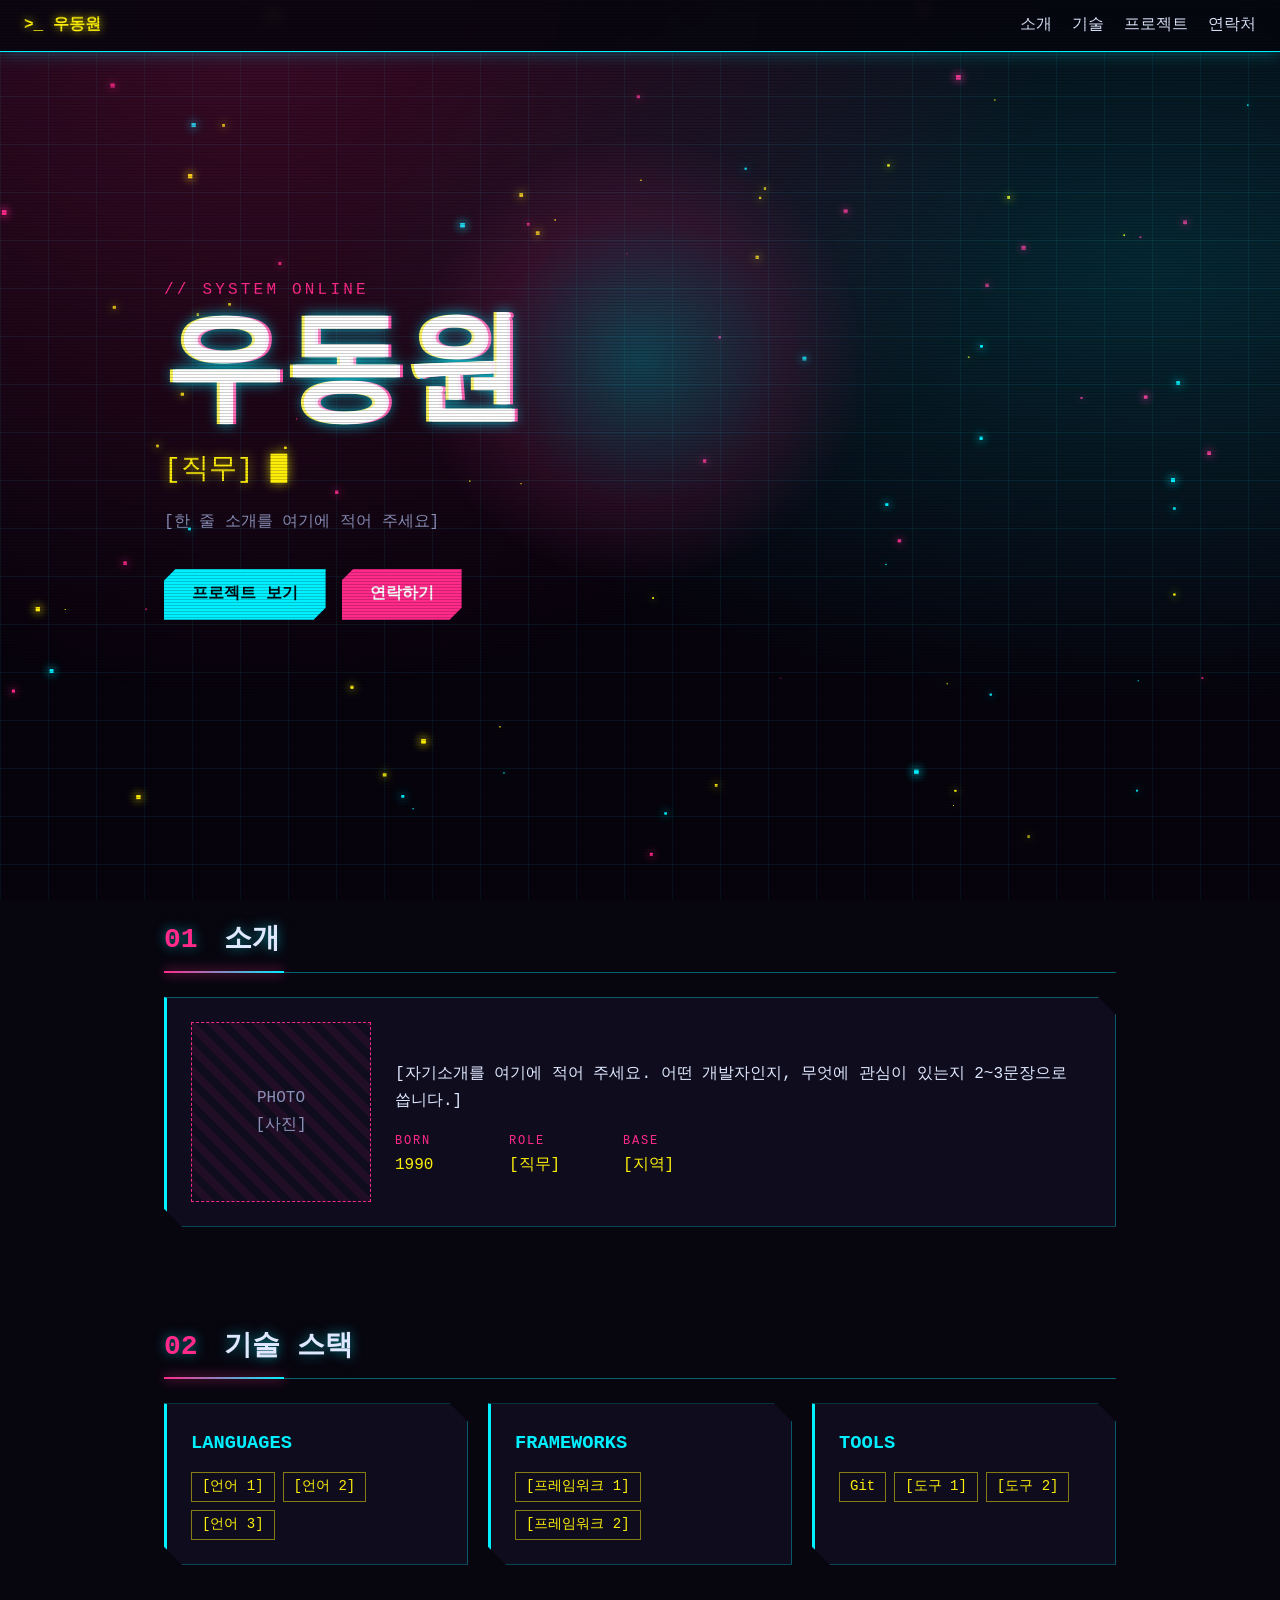
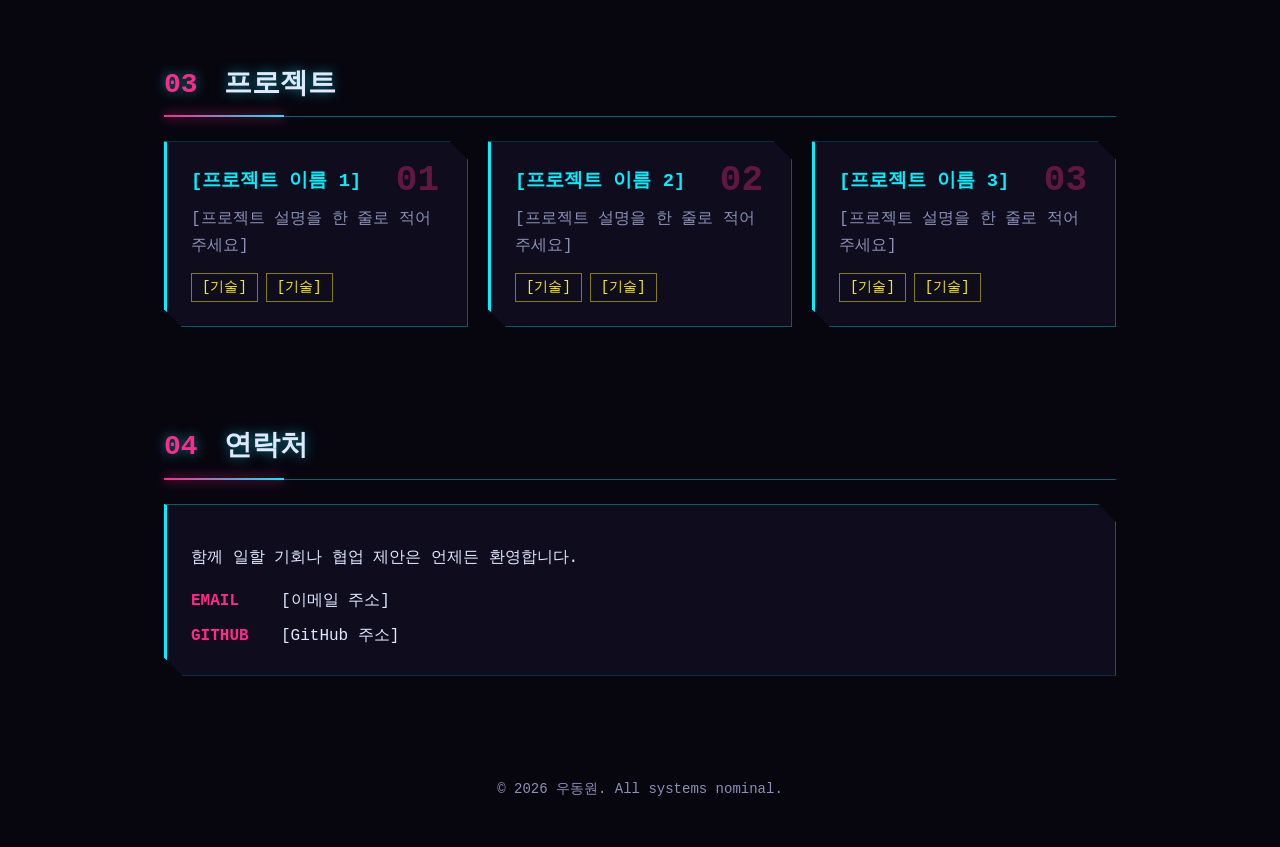
==== 02_1page/index.html @ 1e8ddb4a "Add cyberpunk one-page homepage and agent guidance docs Co-Authored-By: Claude Sonnet 5.5 <noreply@a" ====
<!doctype html>
<html lang="ko">
<head>
<meta charset="utf-8">
<meta name="viewport" content="width=device-width, initial-scale=1">
<title>우동원 | 개발자 포트폴리오</title>
<meta name="description" content="[한 줄 소개] - 개발자 우동원의 포트폴리오">
<meta property="og:title" content="우동원 | 개발자 포트폴리오">
<meta property="og:description" content="[한 줄 소개]">
<meta property="og:type" content="website">
<link rel="stylesheet" href="style.css">
</head>
<body>
<a class="skip" href="#about">본문으로 건너뛰기</a>
<canvas id="fx" aria-hidden="true"></canvas>
<div class="bg-grid" aria-hidden="true"></div>
<div class="glow" aria-hidden="true"></div>
<div class="scanlines" aria-hidden="true"></div>

<header class="nav">
  <a class="logo" href="#top">&gt;_ 우동원</a>
  <nav aria-label="주요 메뉴">
    <a href="#about">소개</a>
    <a href="#skills">기술</a>
    <a href="#projects">프로젝트</a>
    <a href="#contact">연락처</a>
  </nav>
</header>

<main id="top">
  <section class="hero">
    <p class="tag">// SYSTEM ONLINE</p>
    <h1 class="glitch" data-text="우동원">우동원</h1>
    <p class="role"><span id="typed" data-text="[직무]">[직무]</span> <span class="cursor" aria-hidden="true">█</span></p>
    <p class="lead">[한 줄 소개를 여기에 적어 주세요]</p>
    <div class="cta">
      <a class="btn" href="#projects">프로젝트 보기</a>
      <a class="btn alt" href="#contact">연락하기</a>
    </div>
  </section>

  <section id="about" class="block">
    <h2><span>01</span> 소개</h2>
    <div class="panel about">
      <div class="avatar" role="img" aria-label="프로필 사진 자리">PHOTO<br>[사진]</div>
      <div>
        <p>[자기소개를 여기에 적어 주세요. 어떤 개발자인지, 무엇에 관심이 있는지 2~3문장으로 씁니다.]</p>
        <dl class="facts">
          <div><dt>BORN</dt><dd>1990</dd></div>
          <div><dt>ROLE</dt><dd>[직무]</dd></div>
          <div><dt>BASE</dt><dd>[지역]</dd></div>
        </dl>
      </div>
    </div>
  </section>

  <section id="skills" class="block">
    <h2><span>02</span> 기술 스택</h2>
    <div id="skill-list" class="skills"></div>
  </section>

  <section id="projects" class="block">
    <h2><span>03</span> 프로젝트</h2>
    <div id="project-list" class="projects"></div>
  </section>

  <section id="contact" class="block">
    <h2><span>04</span> 연락처</h2>
    <div class="panel contact">
      <p>함께 일할 기회나 협업 제안은 언제든 환영합니다.</p>
      <ul id="contact-list"></ul>
    </div>
  </section>
</main>

<footer>
  <p>© <span id="year"></span> 우동원. All systems nominal.</p>
</footer>
<script src="script.js"></script>
</body>
</html>
---- 02_1page/style.css ----
:root {
  --bg: #07060f;
  --panel: #0e0c1d;
  --cyan: #00f0ff;
  --pink: #ff2a8a;
  --yellow: #fcee0a;
  --text: #dfe8ff;
  --dim: #8a90b8;
  --font: "Consolas", "D2Coding", "Malgun Gothic", ui-monospace, monospace;
}
* { box-sizing: border-box; }
html { scroll-behavior: smooth; scroll-padding-top: 72px; }
body {
  margin: 0;
  background: var(--bg);
  color: var(--text);
  font-family: var(--font);
  line-height: 1.7;
}
a { color: var(--cyan); }
.skip { position: absolute; left: -999px; }
.skip:focus { left: 8px; top: 8px; background: var(--yellow); color: #000; padding: 8px; z-index: 100; }
:focus-visible { outline: 2px solid var(--yellow); outline-offset: 3px; }

/* 배경 효과 */
.bg-grid {
  position: fixed; inset: 0; z-index: -2;
  background:
    radial-gradient(ellipse at 20% 0%, rgba(255, 42, 138, .22), transparent 55%),
    radial-gradient(ellipse at 90% 30%, rgba(0, 240, 255, .16), transparent 50%),
    linear-gradient(rgba(0, 240, 255, .07) 1px, transparent 1px) 0 0 / 48px 48px,
    linear-gradient(90deg, rgba(0, 240, 255, .07) 1px, transparent 1px) 0 0 / 48px 48px;
}
.scanlines {
  position: fixed; inset: 0; z-index: 50; pointer-events: none;
  background: repeating-linear-gradient(transparent 0 2px, rgba(0, 0, 0, .18) 2px 3px);
}

/* 내비게이션 */
.nav {
  position: sticky; top: 0; z-index: 40;
  display: flex; justify-content: space-between; align-items: center; gap: 12px; flex-wrap: wrap;
  padding: 12px 24px;
  background: rgba(7, 6, 15, .85);
  backdrop-filter: blur(6px);
  border-bottom: 1px solid var(--cyan);
  box-shadow: 0 0 18px rgba(0, 240, 255, .35);
}
.logo { color: var(--yellow); text-decoration: none; font-weight: 700; }
.nav nav { display: flex; gap: 20px; flex-wrap: wrap; }
.nav nav a { color: var(--text); text-decoration: none; }
.nav nav a:hover { color: var(--pink); text-shadow: 0 0 8px var(--pink); }

main { max-width: 1000px; margin: 0 auto; padding: 0 24px; }

/* 히어로 */
.hero { min-height: 88vh; display: flex; flex-direction: column; justify-content: center; }
.tag { color: var(--pink); letter-spacing: .2em; margin: 0; }
.hero h1 {
  font-size: clamp(48px, 12vw, 120px);
  line-height: 1.05;
  margin: 8px 0;
  color: var(--cyan);
  text-shadow: 0 0 14px rgba(0, 240, 255, .8);
}
.glitch { position: relative; }
.glitch::before, .glitch::after {
  content: attr(data-text);
  position: absolute; left: 0; top: 0; width: 100%;
  clip-path: inset(0 0 0 0);
}
.glitch::before { color: var(--pink); text-shadow: none; transform: translate(3px, 0); mix-blend-mode: screen; animation: glitch-a 3s infinite steps(1); }
.glitch::after { color: var(--yellow); text-shadow: none; transform: translate(-3px, 0); mix-blend-mode: screen; animation: glitch-b 3s infinite steps(1); }
@keyframes glitch-a {
  0%, 90%, 100% { clip-path: inset(0 0 100% 0); }
  92% { clip-path: inset(10% 0 60% 0); }
  95% { clip-path: inset(55% 0 20% 0); }
}
@keyframes glitch-b {
  0%, 88%, 100% { clip-path: inset(100% 0 0 0); }
  90% { clip-path: inset(40% 0 35% 0); }
  94% { clip-path: inset(5% 0 80% 0); }
}
.role { font-size: clamp(18px, 3vw, 28px); color: var(--yellow); margin: 0; }
.cursor { animation: blink 1s steps(1) infinite; }
@keyframes blink { 50% { opacity: 0; } }
.lead { max-width: 560px; color: var(--dim); }
.cta { display: flex; gap: 16px; flex-wrap: wrap; margin-top: 16px; }

.btn {
  display: inline-block;
  padding: 12px 28px;
  background: var(--cyan); color: #001014;
  font-weight: 700; text-decoration: none;
  clip-path: polygon(12px 0, 100% 0, 100% calc(100% - 12px), calc(100% - 12px) 100%, 0 100%, 0 12px);
  transition: filter .15s, transform .15s;
}
.btn:hover { filter: drop-shadow(0 0 10px var(--cyan)) brightness(1.15); transform: translateY(-2px); }
.btn.alt { background: var(--pink); color: #fff; }
.btn.alt:hover { filter: drop-shadow(0 0 10px var(--pink)) brightness(1.15); }

/* 섹션 */
.block { padding: 72px 0 24px; }
.block h2 {
  font-size: 28px; margin: 0 0 24px;
  color: var(--text);
  border-bottom: 1px solid rgba(0, 240, 255, .4);
  padding-bottom: 8px;
}
.block h2 span { color: var(--pink); margin-right: 10px; }

.panel {
  position: relative;
  background: var(--panel);
  border: 1px solid rgba(0, 240, 255, .35);
  border-left: 3px solid var(--cyan);
  padding: 24px;
  clip-path: polygon(0 0, calc(100% - 18px) 0, 100% 18px, 100% 100%, 18px 100%, 0 calc(100% - 18px));
}
.panel h3 { margin: 0 0 8px; color: var(--cyan); }

.about { display: grid; grid-template-columns: 180px 1fr; gap: 24px; align-items: center; }
.avatar {
  aspect-ratio: 1; display: grid; place-items: center; text-align: center;
  color: var(--dim);
  border: 1px dashed var(--pink);
  background: repeating-linear-gradient(45deg, transparent 0 8px, rgba(255, 42, 138, .08) 8px 16px);
}
.facts { display: flex; gap: 24px; flex-wrap: wrap; margin: 16px 0 0; }
.facts div { min-width: 90px; }
.facts dt { color: var(--pink); font-size: 12px; letter-spacing: .15em; }
.facts dd { margin: 0; color: var(--yellow); }

.skills, .projects { display: grid; grid-template-columns: repeat(auto-fit, minmax(260px, 1fr)); gap: 20px; }
.chips { list-style: none; margin: 12px 0 0; padding: 0; display: flex; flex-wrap: wrap; gap: 8px; }
.chips li { padding: 2px 10px; font-size: 14px; color: var(--yellow); border: 1px solid rgba(252, 238, 10, .5); }

.project { transition: transform .2s, box-shadow .2s; }
.project:hover { transform: translateY(-4px); border-left-color: var(--pink); }
.project .num { position: absolute; top: 8px; right: 28px; font-size: 36px; font-weight: 700; color: rgba(255, 42, 138, .35); }
.project p { color: var(--dim); margin: 0; }
.more { display: inline-block; margin-top: 14px; }

.contact ul { list-style: none; margin: 16px 0 0; padding: 0; display: grid; gap: 8px; }
.contact li b { display: inline-block; width: 90px; color: var(--pink); }

footer { text-align: center; color: var(--dim); padding: 64px 24px 32px; font-size: 14px; }

@media (max-width: 640px) {
  .about { grid-template-columns: 1fr; }
  .avatar { max-width: 160px; }
  .nav { padding: 10px 16px; }
  main { padding: 0 16px; }
}
@media (prefers-reduced-motion: reduce) {
  html { scroll-behavior: auto; }
  .glitch::before, .glitch::after, .cursor { animation: none; }
  .glitch::before, .glitch::after { display: none; }
  .btn, .project { transition: none; }
}

/* ===== 반짝임 효과 ===== */
#fx { position: fixed; inset: 0; z-index: -3; width: 100%; height: 100%; }
.glow {
  position: fixed; z-index: -1; left: 0; top: 0; width: 460px; height: 460px; pointer-events: none;
  background: radial-gradient(circle, rgba(0, 240, 255, .22), rgba(255, 42, 138, .1) 45%, transparent 70%);
  transform: translate(calc(var(--mx, 50vw) - 50%), calc(var(--my, 40vh) - 50%));
}
.hero h1 { animation: neon 4s infinite; }
@keyframes neon {
  0%, 18%, 22%, 62%, 66%, 100% { text-shadow: 0 0 10px var(--cyan), 0 0 28px var(--cyan), 0 0 60px rgba(0, 240, 255, .6); }
  20%, 64% { text-shadow: none; opacity: .85; }
}
.logo { text-shadow: 0 0 10px rgba(252, 238, 10, .8); animation: pulse 2.4s ease-in-out infinite; }
@keyframes pulse { 50% { text-shadow: 0 0 22px var(--yellow), 0 0 40px var(--pink); } }
.role { text-shadow: 0 0 12px rgba(252, 238, 10, .7); }

/* 버튼 빛 스윕 */
.btn { position: relative; overflow: hidden; animation: btnglow 2.8s ease-in-out infinite; }
.btn::after {
  content: ""; position: absolute; top: 0; left: -80%; width: 50%; height: 100%;
  background: linear-gradient(100deg, transparent, rgba(255, 255, 255, .7), transparent);
  transform: skewX(-20deg); animation: sweep 3s infinite;
}
.btn.alt { animation-delay: 1s; }
@keyframes sweep { 0% { left: -80%; } 40%, 100% { left: 140%; } }
@keyframes btnglow { 50% { box-shadow: 0 0 22px rgba(255, 255, 255, .25); filter: brightness(1.15); } }

/* 카드: 흐르는 네온 테두리 + 스윕 */
.panel { overflow: hidden; transition: box-shadow .25s, transform .25s; }
.panel::before {
  content: ""; position: absolute; inset: 0; pointer-events: none;
  background: linear-gradient(115deg, transparent 40%, rgba(0, 240, 255, .14) 50%, transparent 60%) -150% 0 / 250% 100% no-repeat;
  animation: shine 5s infinite;
}
@keyframes shine { 60%, 100% { background-position: 150% 0; } }
.panel:hover { box-shadow: inset 0 0 30px rgba(0, 240, 255, .18), 0 0 24px rgba(0, 240, 255, .25); }
.chips li { transition: .2s; }
.chips li:hover { background: var(--yellow); color: #000; box-shadow: 0 0 12px var(--yellow); }
.block h2 { text-shadow: 0 0 12px rgba(0, 240, 255, .5); position: relative; }
.block h2::after {
  content: ""; position: absolute; left: 0; bottom: -1px; height: 2px; width: 120px;
  background: linear-gradient(90deg, var(--pink), var(--cyan)); box-shadow: 0 0 12px var(--pink);
  animation: slide 3s ease-in-out infinite alternate;
}
@keyframes slide { to { transform: translateX(min(60vw, 520px)); } }

/* 스크롤 등장 */
.reveal { opacity: 0; transform: translateY(30px); filter: blur(4px); transition: opacity .7s, transform .7s, filter .7s; }
.reveal.in { opacity: 1; transform: none; filter: none; }

@media (prefers-reduced-motion: reduce) {
  #fx, .glow { display: none; }
  .hero h1, .logo, .btn, .panel::before, .block h2::after, .btn::after { animation: none; }
  .reveal { opacity: 1; transform: none; filter: none; transition: none; }
}
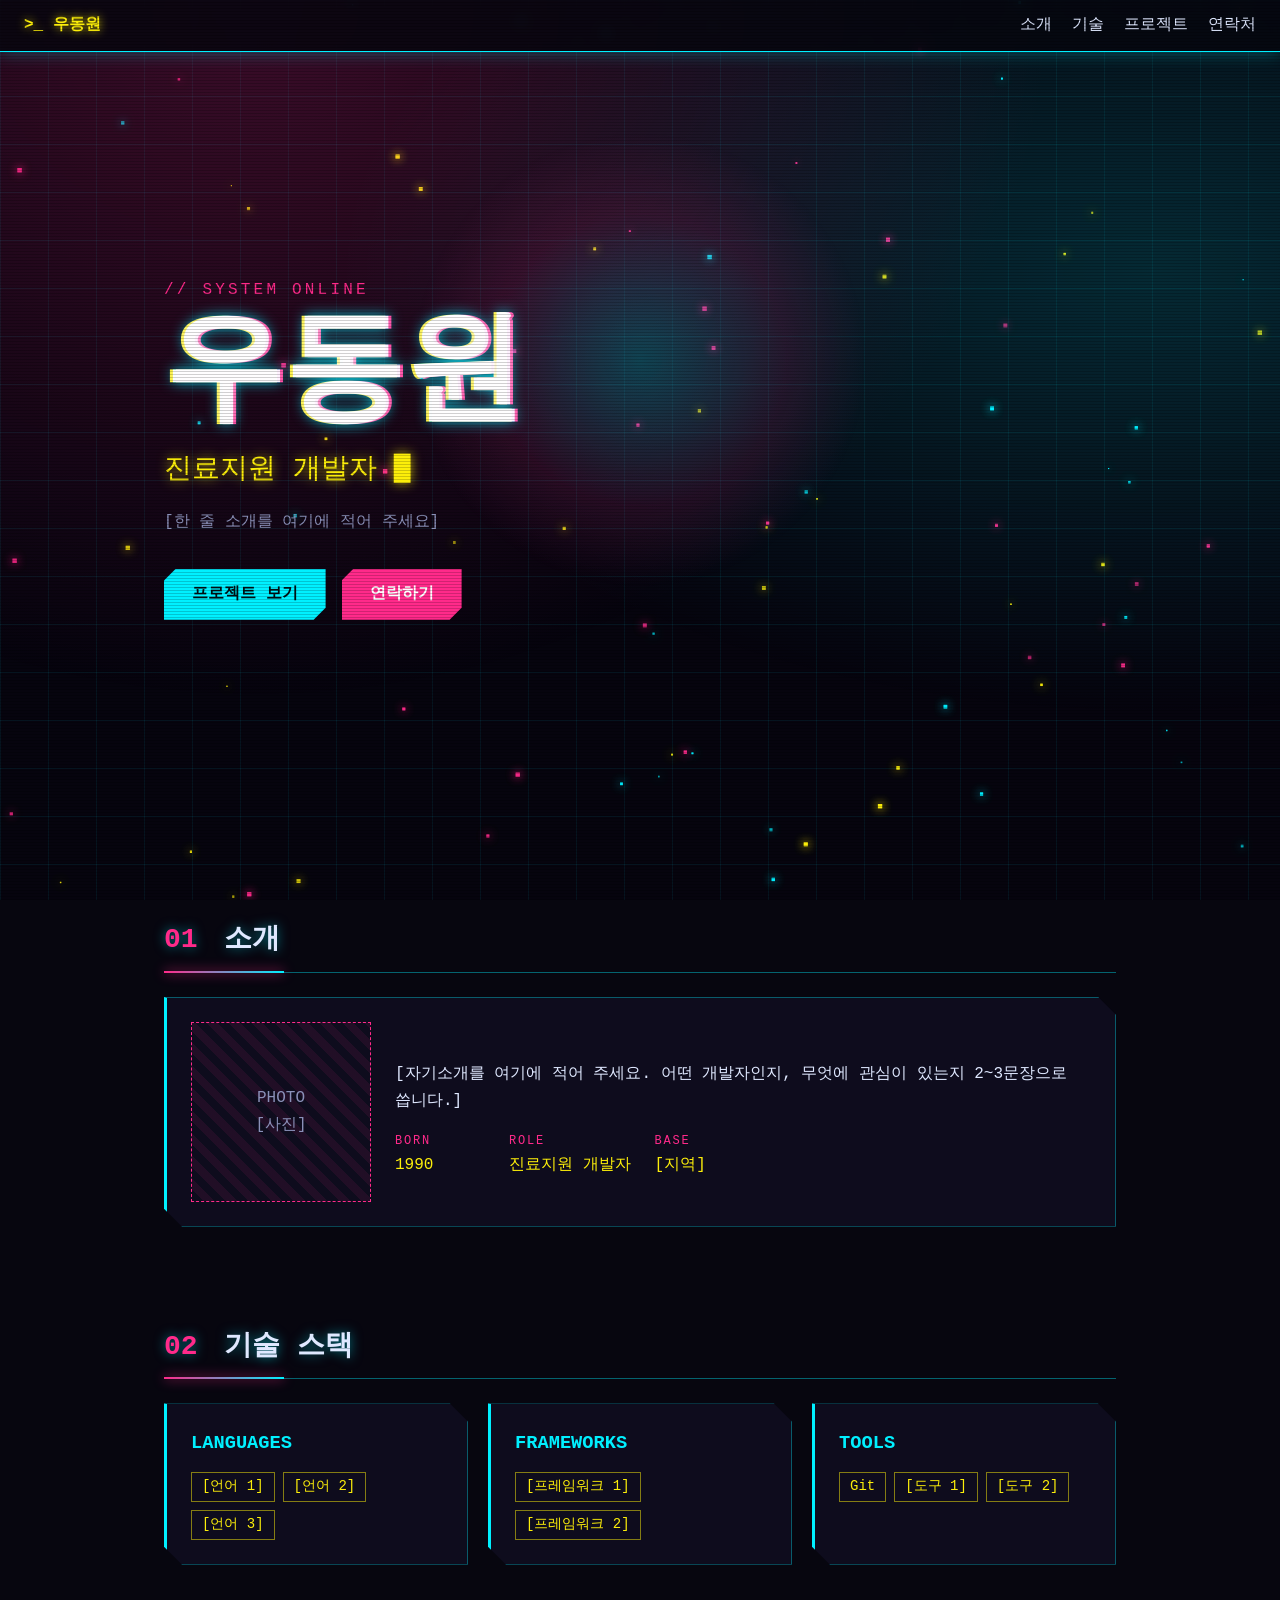
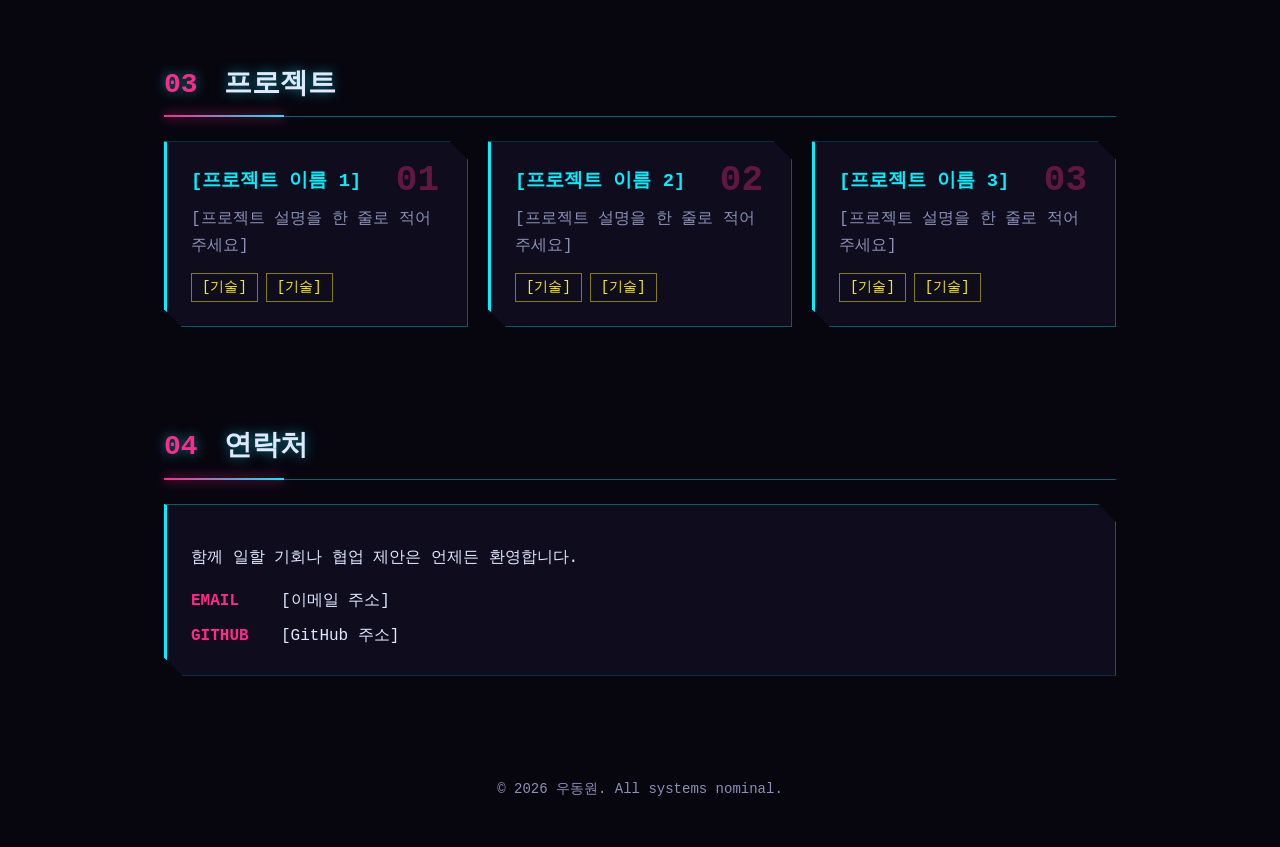
==== commit 8c82149e: "Set role to 진료지원 개발자 Co-Authored-By: Claude Sonnet 5.5 <noreply@anthropic.com>" ====
--- a/02_1page/index.html
+++ b/02_1page/index.html
@@ -31,7 +31,7 @@
   <section class="hero">
     <p class="tag">// SYSTEM ONLINE</p>
     <h1 class="glitch" data-text="우동원">우동원</h1>
-    <p class="role"><span id="typed" data-text="[직무]">[직무]</span> <span class="cursor" aria-hidden="true">█</span></p>
+    <p class="role"><span id="typed" data-text="진료지원 개발자">진료지원 개발자</span> <span class="cursor" aria-hidden="true">█</span></p>
     <p class="lead">[한 줄 소개를 여기에 적어 주세요]</p>
     <div class="cta">
       <a class="btn" href="#projects">프로젝트 보기</a>
@@ -47,7 +47,7 @@
         <p>[자기소개를 여기에 적어 주세요. 어떤 개발자인지, 무엇에 관심이 있는지 2~3문장으로 씁니다.]</p>
         <dl class="facts">
           <div><dt>BORN</dt><dd>1990</dd></div>
-          <div><dt>ROLE</dt><dd>[직무]</dd></div>
+          <div><dt>ROLE</dt><dd>진료지원 개발자</dd></div>
           <div><dt>BASE</dt><dd>[지역]</dd></div>
         </dl>
       </div>
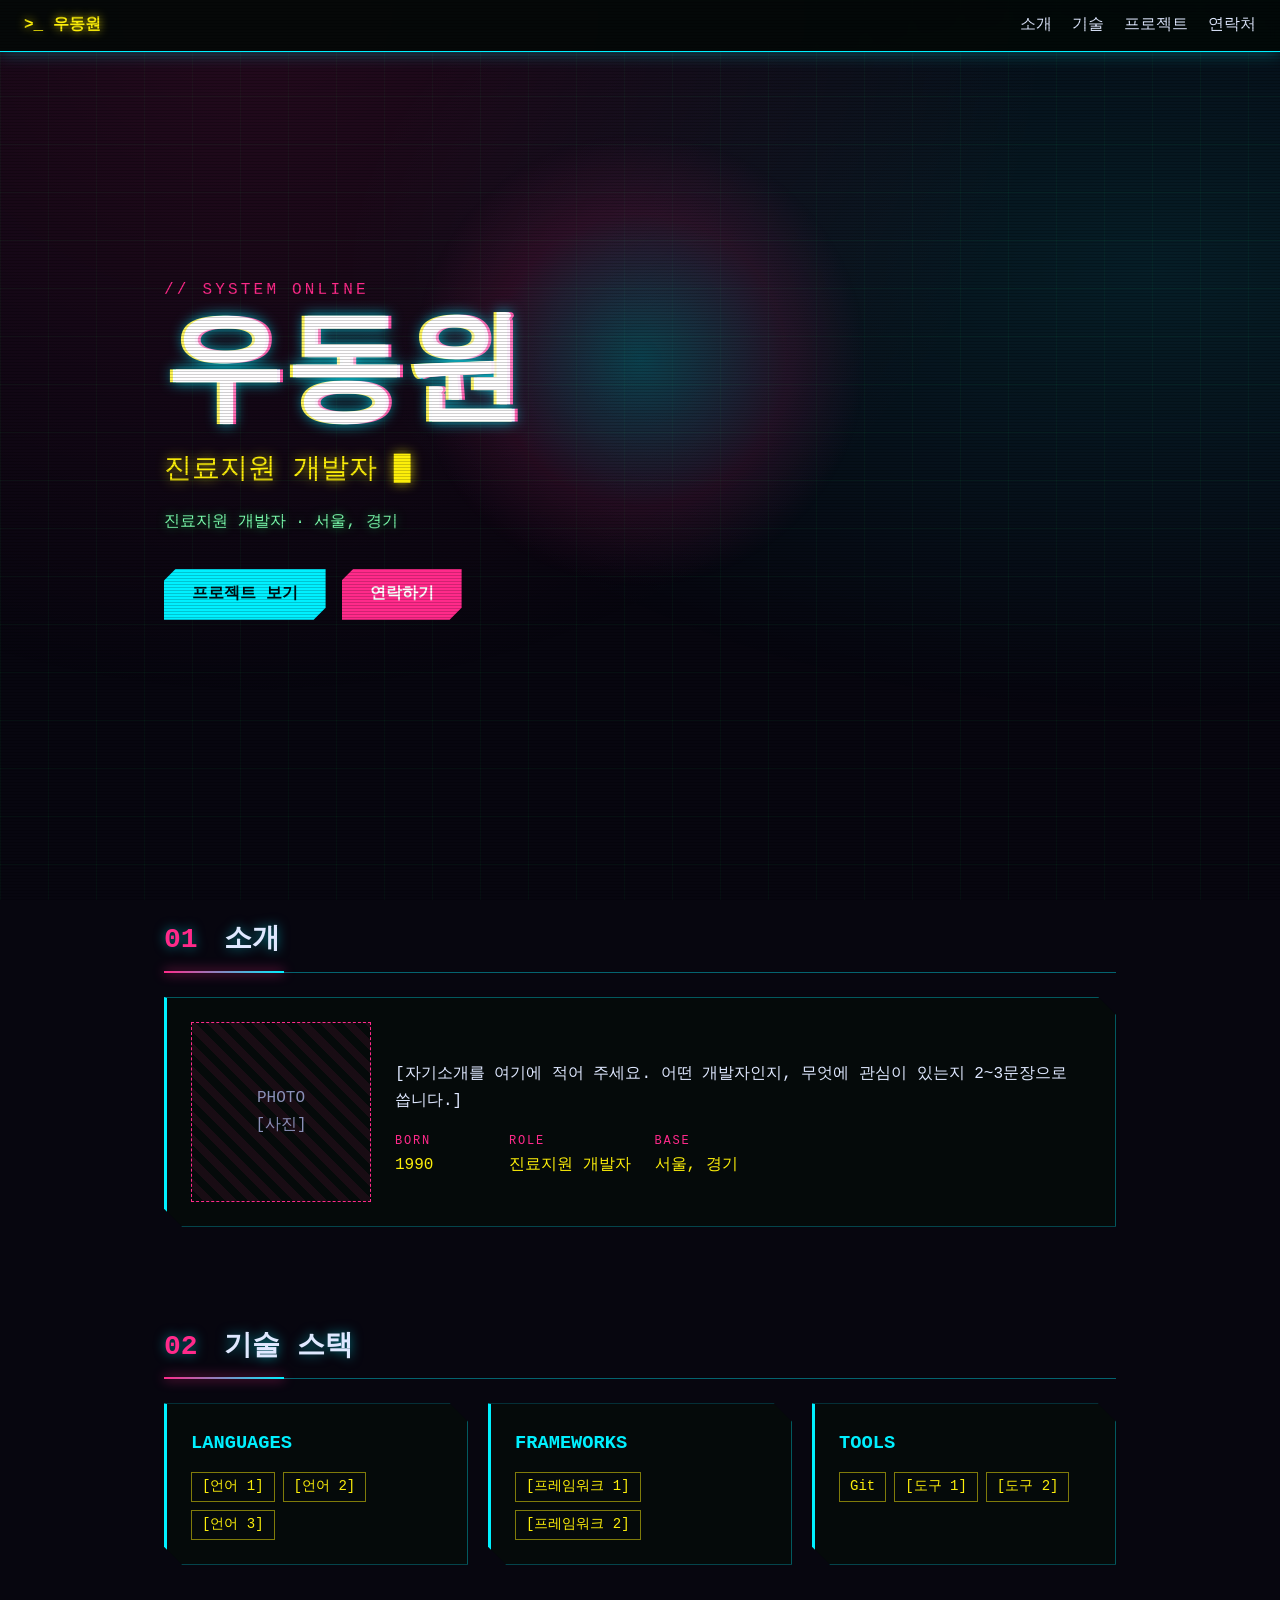
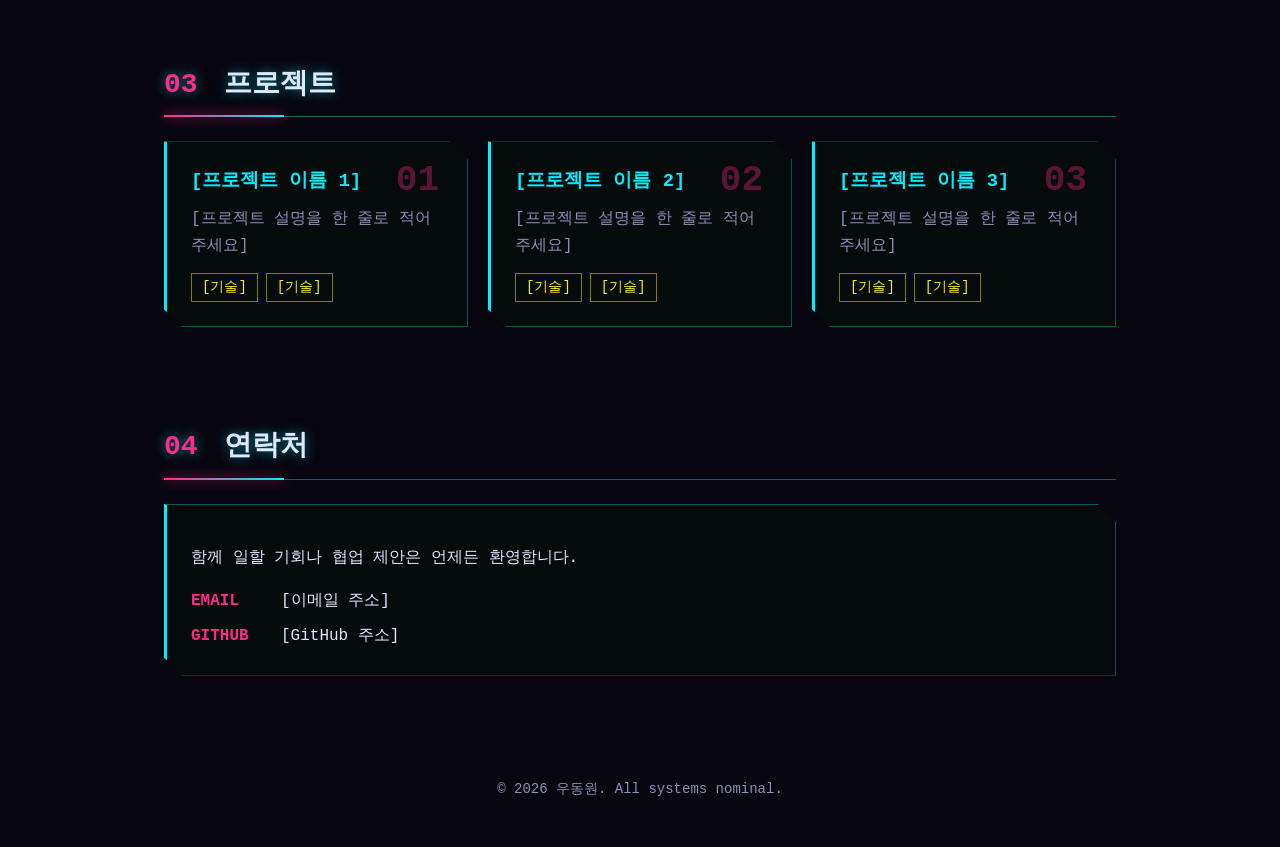
==== commit 8f3cbbc1: "Matrix rain background, intro and region Co-Authored-By: Claude Sonnet 5.5 <noreply@anthropic.com>" ====
--- a/02_1page/index.html
+++ b/02_1page/index.html
@@ -4,9 +4,9 @@
 <meta charset="utf-8">
 <meta name="viewport" content="width=device-width, initial-scale=1">
 <title>우동원 | 개발자 포트폴리오</title>
-<meta name="description" content="[한 줄 소개] - 개발자 우동원의 포트폴리오">
+<meta name="description" content="진료지원 개발자 · 서울, 경기 - 개발자 우동원의 포트폴리오">
 <meta property="og:title" content="우동원 | 개발자 포트폴리오">
-<meta property="og:description" content="[한 줄 소개]">
+<meta property="og:description" content="진료지원 개발자 · 서울, 경기">
 <meta property="og:type" content="website">
 <link rel="stylesheet" href="style.css">
 </head>
@@ -32,7 +32,7 @@
     <p class="tag">// SYSTEM ONLINE</p>
     <h1 class="glitch" data-text="우동원">우동원</h1>
     <p class="role"><span id="typed" data-text="진료지원 개발자">진료지원 개발자</span> <span class="cursor" aria-hidden="true">█</span></p>
-    <p class="lead">[한 줄 소개를 여기에 적어 주세요]</p>
+    <p class="lead">진료지원 개발자 · 서울, 경기</p>
     <div class="cta">
       <a class="btn" href="#projects">프로젝트 보기</a>
       <a class="btn alt" href="#contact">연락하기</a>
@@ -48,7 +48,7 @@
         <dl class="facts">
           <div><dt>BORN</dt><dd>1990</dd></div>
           <div><dt>ROLE</dt><dd>진료지원 개발자</dd></div>
-          <div><dt>BASE</dt><dd>[지역]</dd></div>
+          <div><dt>BASE</dt><dd>서울, 경기</dd></div>
         </dl>
       </div>
     </div>
--- a/02_1page/style.css
+++ b/02_1page/style.css
@@ -214,3 +214,15 @@
   .hero h1, .logo, .btn, .panel::before, .block h2::after, .btn::after { animation: none; }
   .reveal { opacity: 1; transform: none; filter: none; transition: none; }
 }
+
+/* ===== 매트릭스 톤 보정: 초록 비가 보이도록 배경을 투명하게, 어둡게 ===== */
+.bg-grid {
+  background:
+    radial-gradient(ellipse at 20% 0%, rgba(255, 42, 138, .12), transparent 55%),
+    radial-gradient(ellipse at 90% 30%, rgba(0, 240, 255, .1), transparent 50%),
+    linear-gradient(rgba(0, 255, 90, .04) 1px, transparent 1px) 0 0 / 48px 48px,
+    linear-gradient(90deg, rgba(0, 255, 90, .04) 1px, transparent 1px) 0 0 / 48px 48px;
+}
+.panel { background: rgba(5, 12, 10, .82); }
+.nav { background: rgba(3, 8, 6, .88); }
+.lead { color: #7dffb0; text-shadow: 0 0 10px rgba(0, 255, 90, .5); }
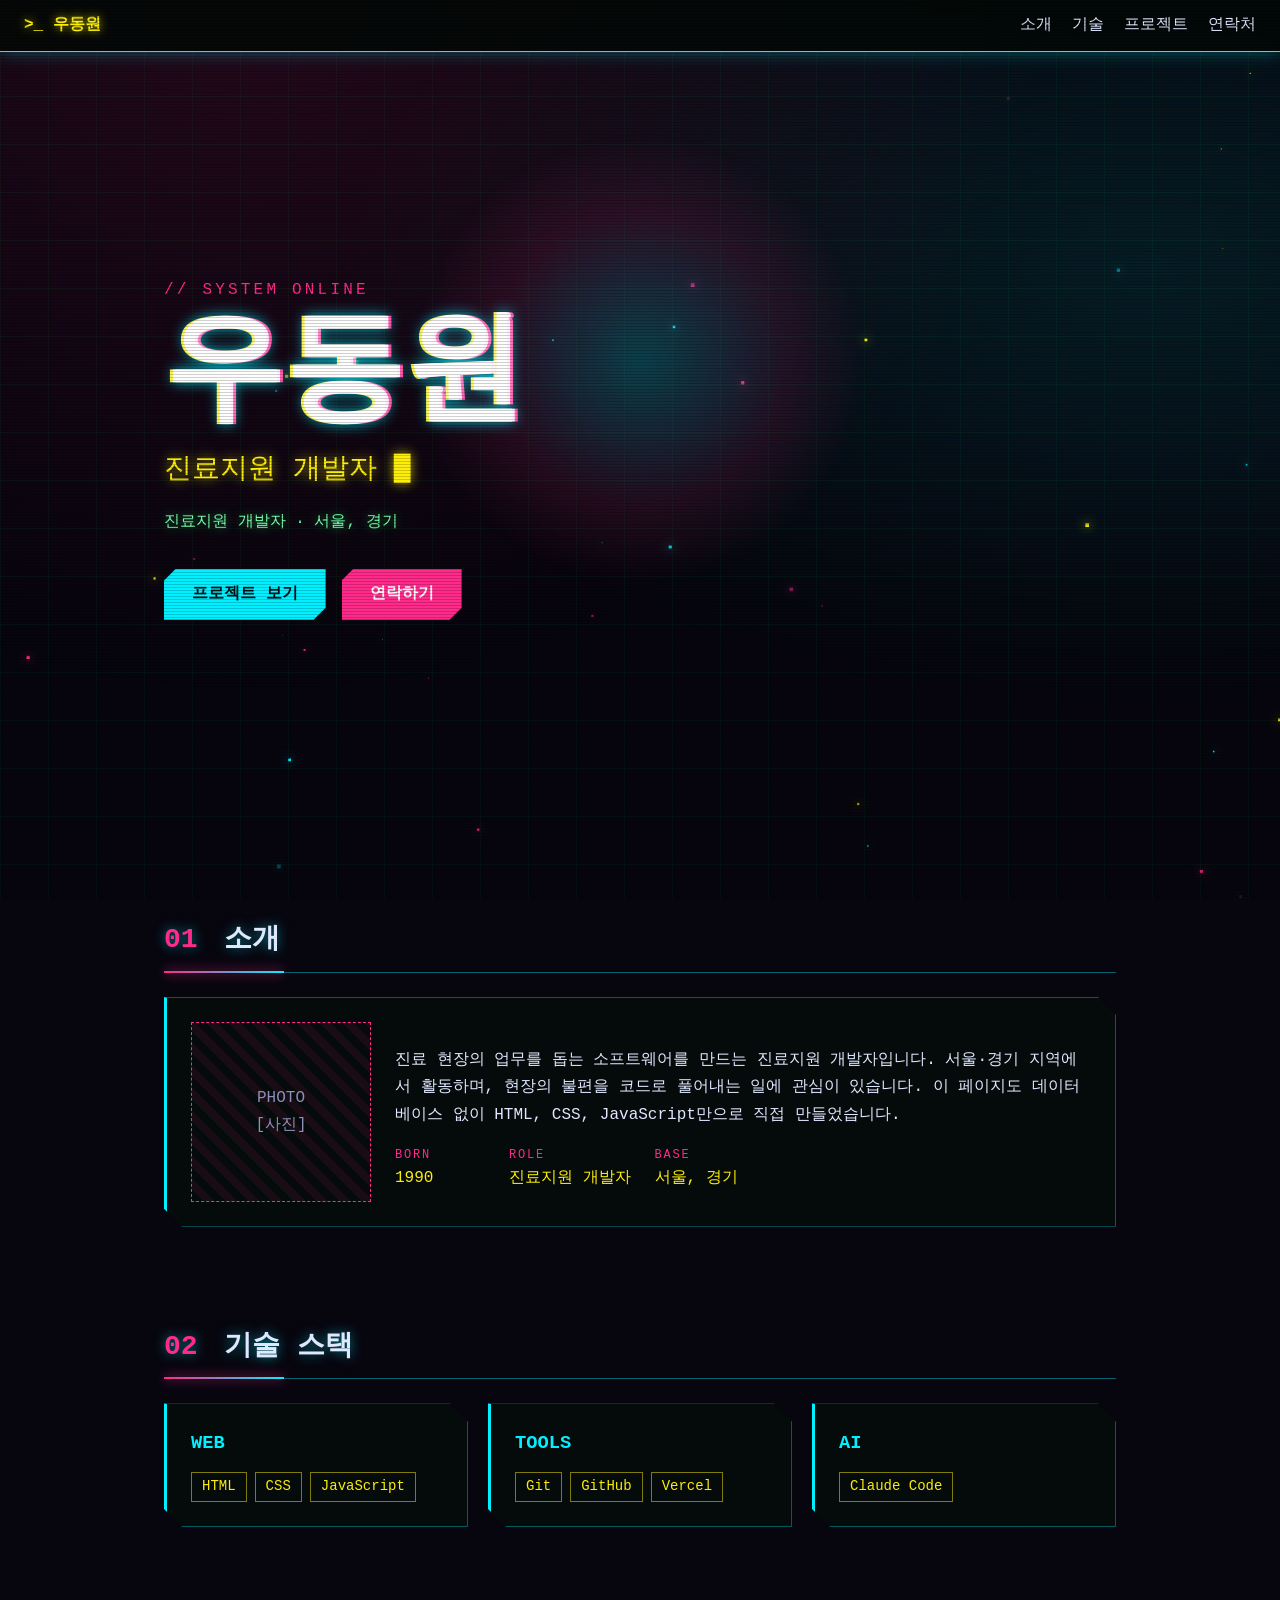
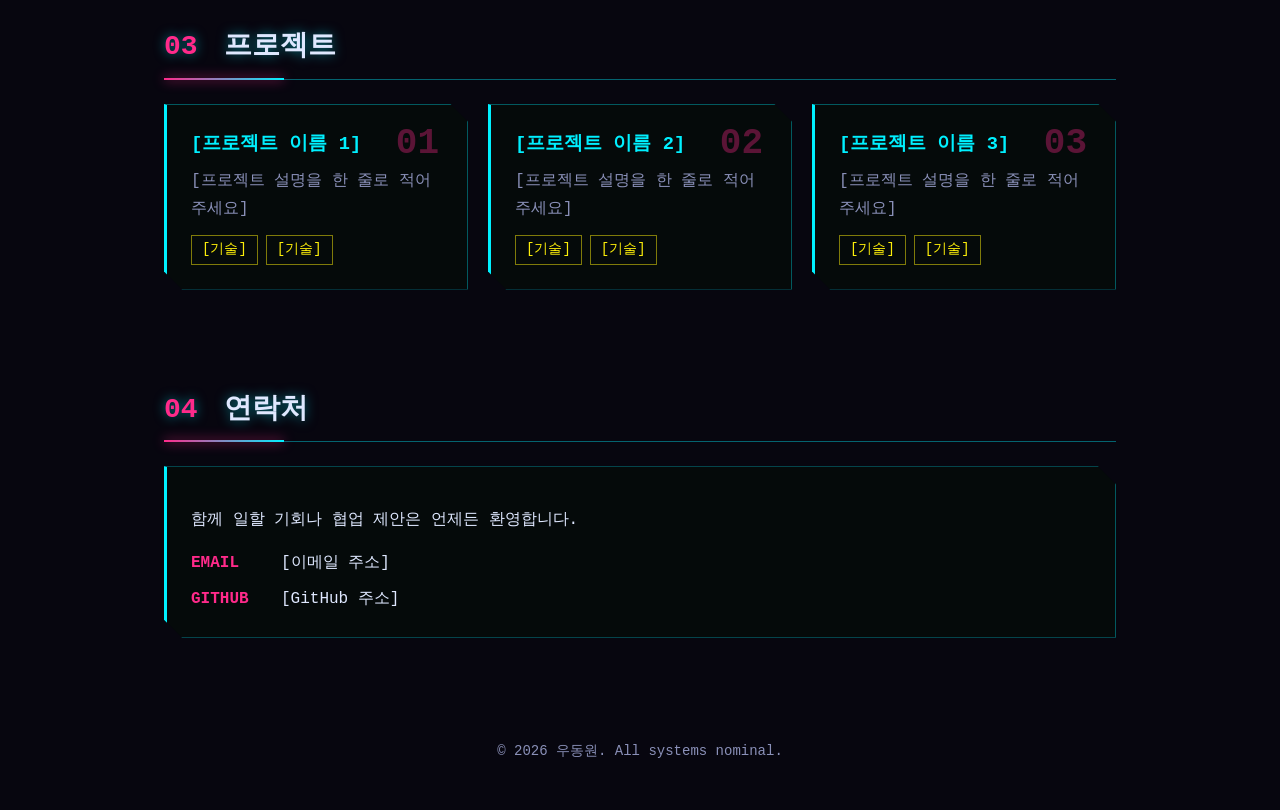
==== commit 589a8dd4: "Fill in intro and skills Co-Authored-By: Claude Sonnet 5.5 <noreply@anthropic.com>" ====
--- a/02_1page/index.html
+++ b/02_1page/index.html
@@ -44,7 +44,7 @@
     <div class="panel about">
       <div class="avatar" role="img" aria-label="프로필 사진 자리">PHOTO<br>[사진]</div>
       <div>
-        <p>[자기소개를 여기에 적어 주세요. 어떤 개발자인지, 무엇에 관심이 있는지 2~3문장으로 씁니다.]</p>
+        <p>진료 현장의 업무를 돕는 소프트웨어를 만드는 진료지원 개발자입니다. 서울·경기 지역에서 활동하며, 현장의 불편을 코드로 풀어내는 일에 관심이 있습니다. 이 페이지도 데이터베이스 없이 HTML, CSS, JavaScript만으로 직접 만들었습니다.</p>
         <dl class="facts">
           <div><dt>BORN</dt><dd>1990</dd></div>
           <div><dt>ROLE</dt><dd>진료지원 개발자</dd></div>
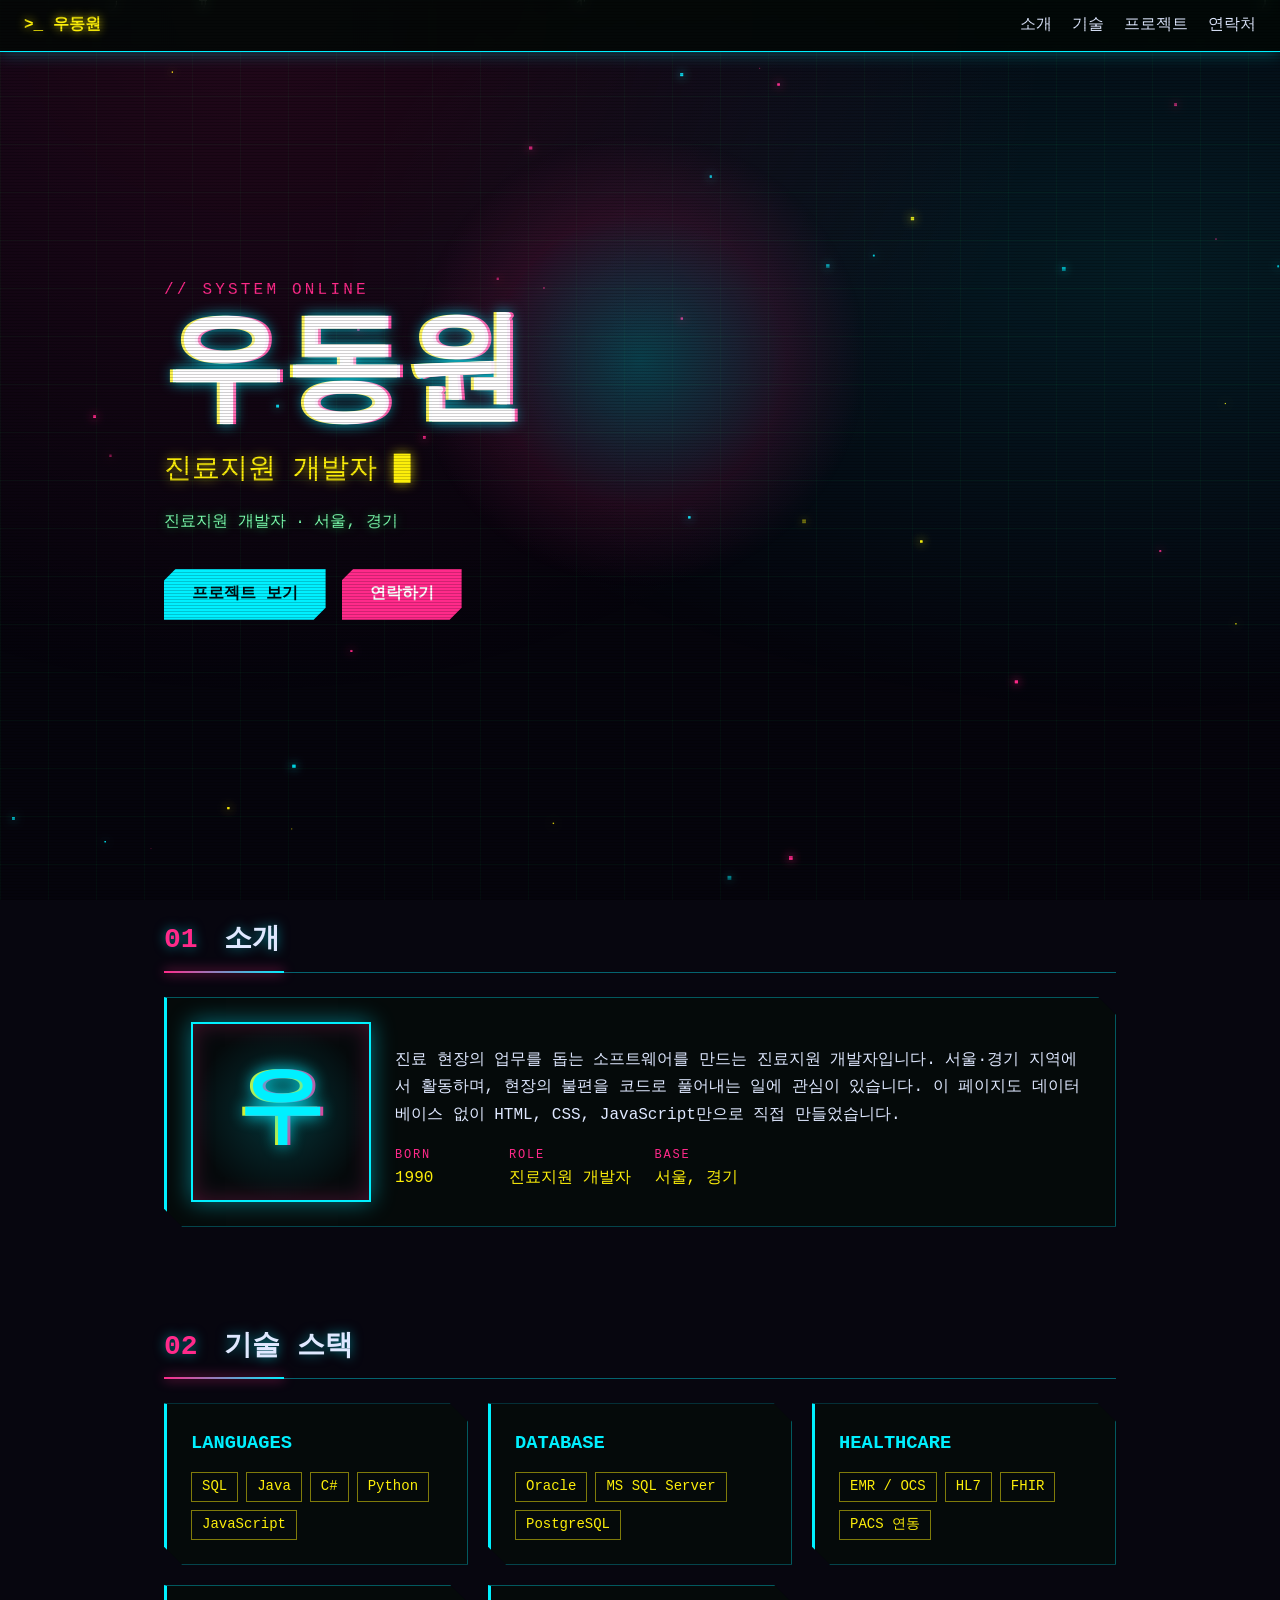
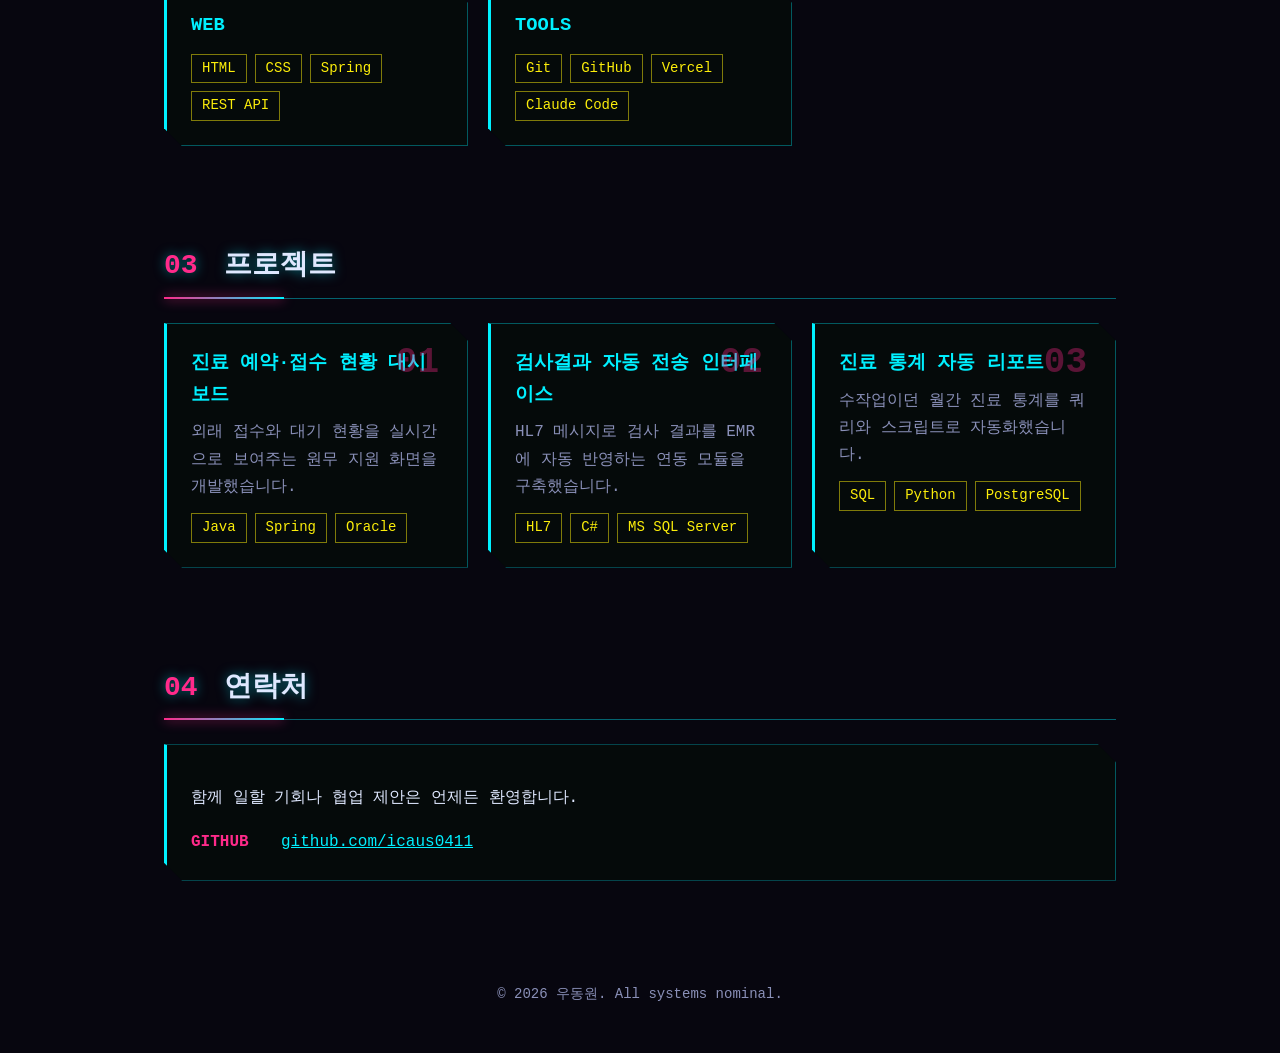
==== commit e1d58f64: "Replace photo placeholder with monogram avatar Co-Authored-By: Claude Sonnet 5.5 <noreply@anthropic." ====
--- a/02_1page/index.html
+++ b/02_1page/index.html
@@ -42,7 +42,7 @@
   <section id="about" class="block">
     <h2><span>01</span> 소개</h2>
     <div class="panel about">
-      <div class="avatar" role="img" aria-label="프로필 사진 자리">PHOTO<br>[사진]</div>
+      <div class="avatar" role="img" aria-label="우동원 모노그램"><span>우</span></div>
       <div>
         <p>진료 현장의 업무를 돕는 소프트웨어를 만드는 진료지원 개발자입니다. 서울·경기 지역에서 활동하며, 현장의 불편을 코드로 풀어내는 일에 관심이 있습니다. 이 페이지도 데이터베이스 없이 HTML, CSS, JavaScript만으로 직접 만들었습니다.</p>
         <dl class="facts">
--- a/02_1page/style.css
+++ b/02_1page/style.css
@@ -226,3 +226,7 @@
 .panel { background: rgba(5, 12, 10, .82); }
 .nav { background: rgba(3, 8, 6, .88); }
 .lead { color: #7dffb0; text-shadow: 0 0 10px rgba(0, 255, 90, .5); }
+
+/* 프로필 모노그램 (사진 대체) */
+.avatar { border: 2px solid var(--cyan); background: radial-gradient(circle, rgba(0, 240, 255, .18), transparent 70%), #050a0c; box-shadow: 0 0 22px rgba(0, 240, 255, .45), inset 0 0 22px rgba(255, 42, 138, .25); }
+.avatar span { font-size: 84px; font-weight: 700; color: var(--cyan); text-shadow: 0 0 16px var(--cyan), 3px 0 var(--pink), -3px 0 var(--yellow); }
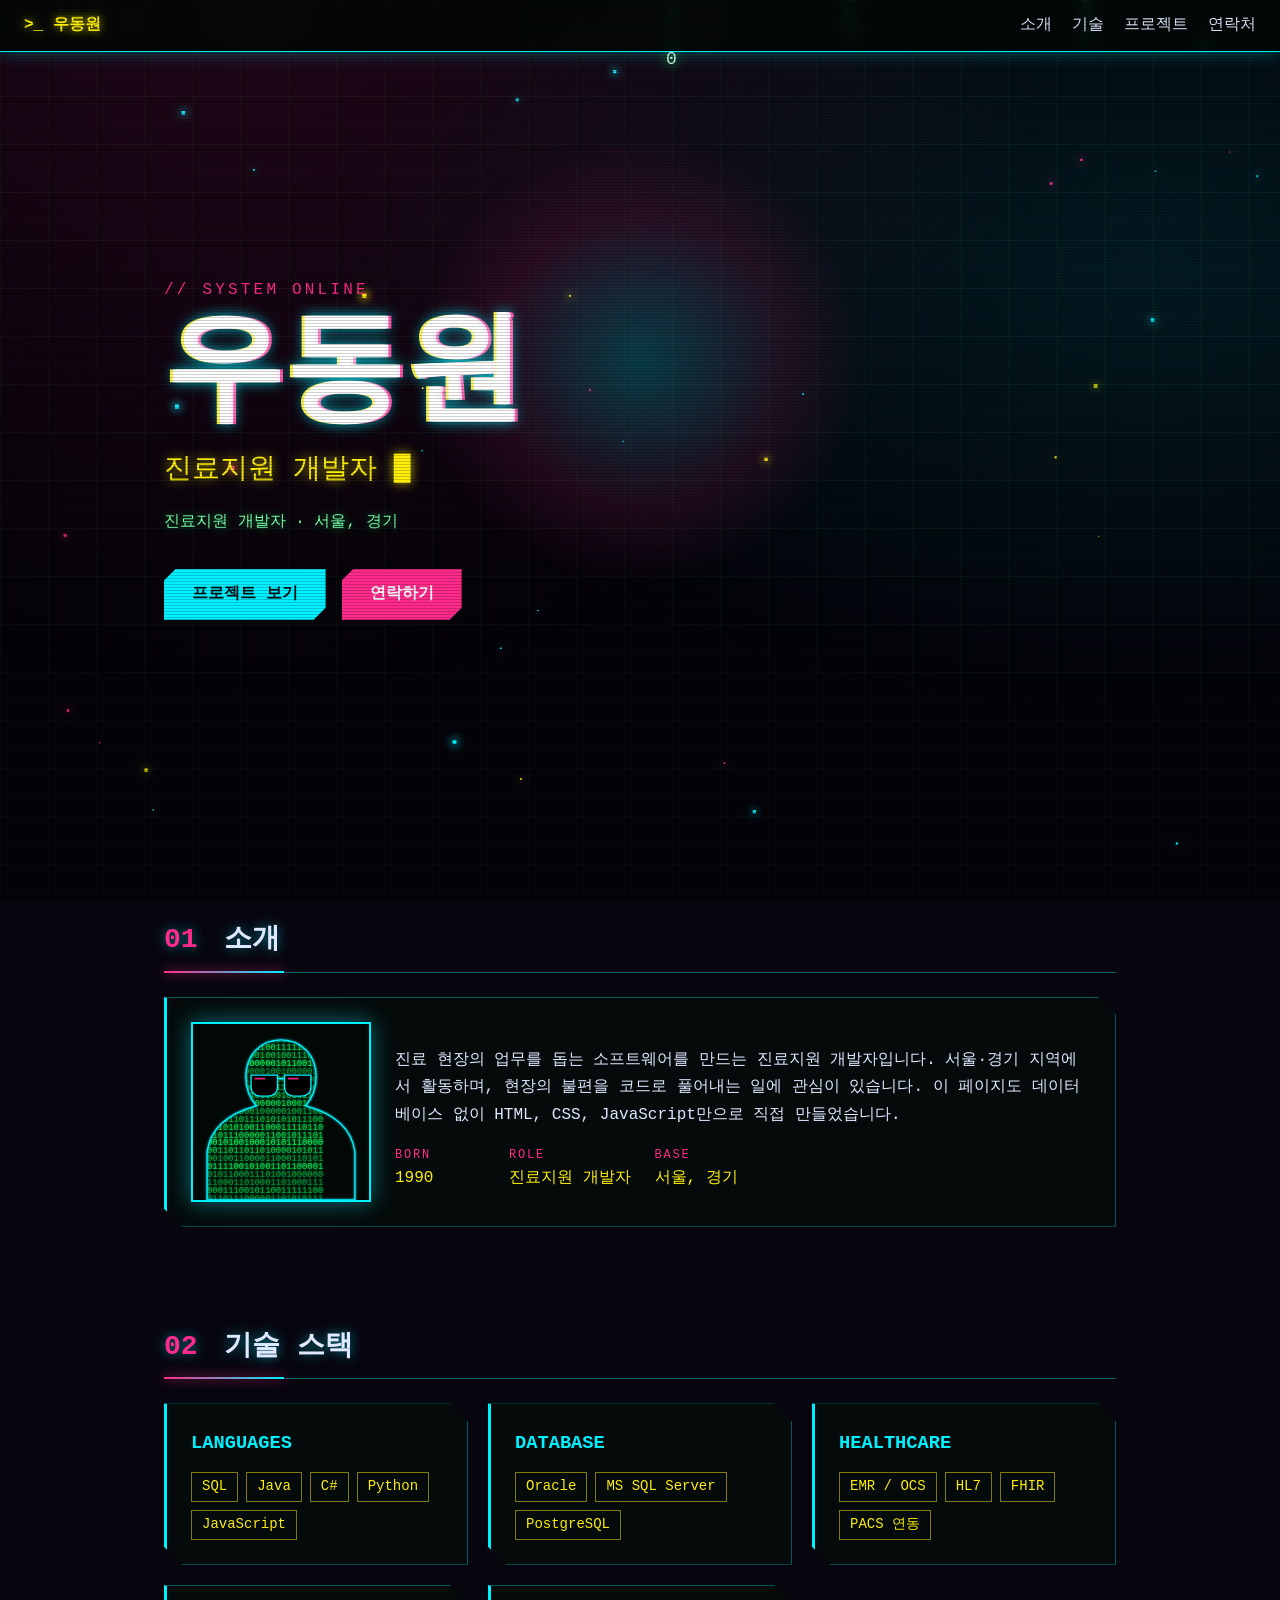
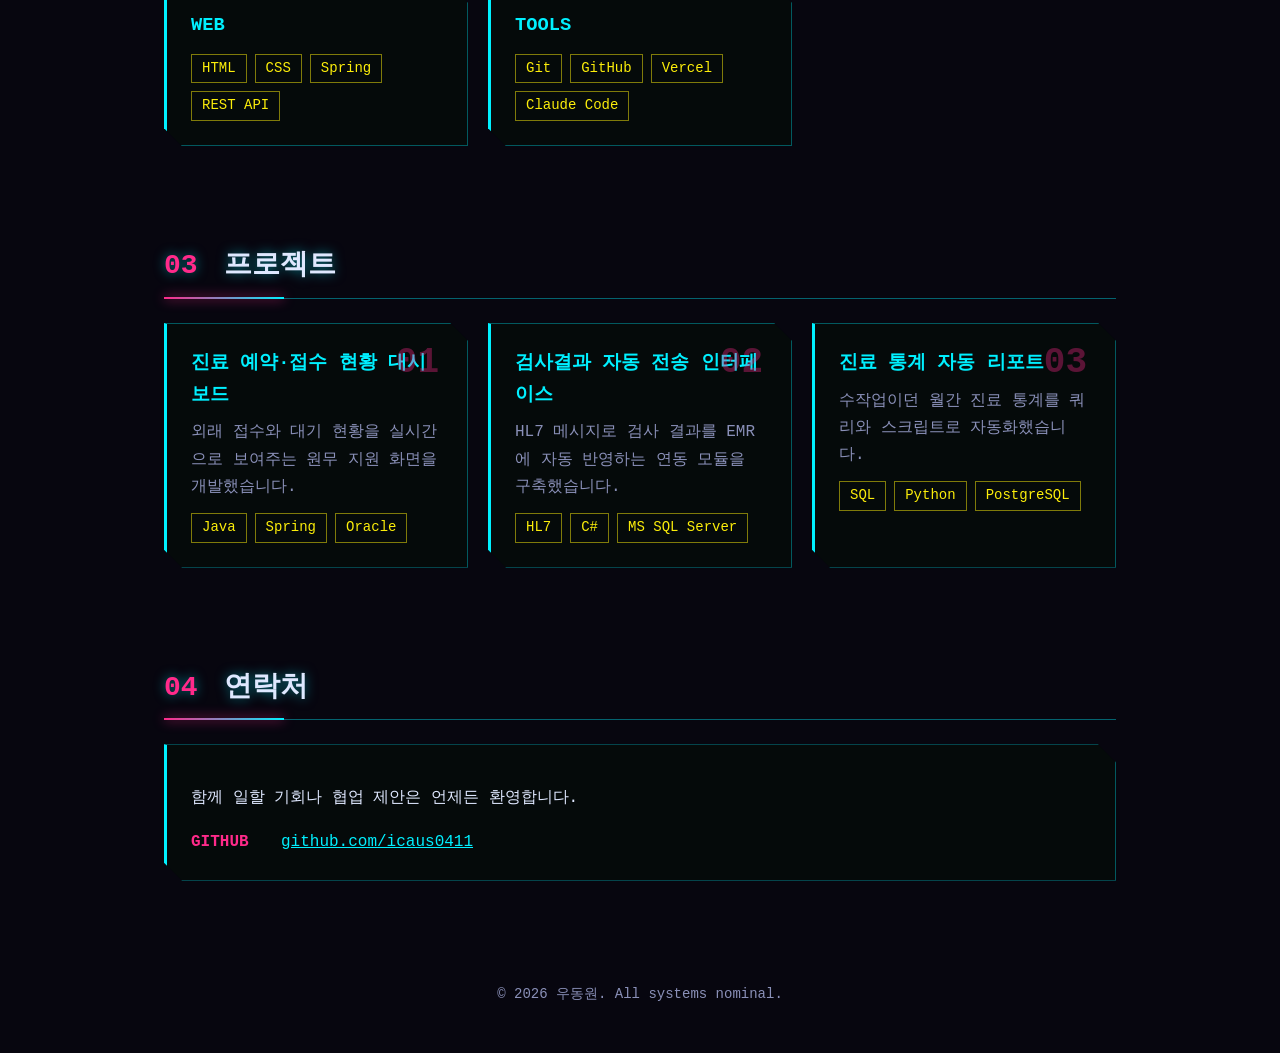
==== commit 3a25cded: "Matrix-style SVG avatar and binary-only rain Co-Authored-By: Claude Sonnet 5.5 <noreply@anthropic.co" ====
--- a/02_1page/index.html
+++ b/02_1page/index.html
@@ -42,7 +42,21 @@
   <section id="about" class="block">
     <h2><span>01</span> 소개</h2>
     <div class="panel about">
-      <div class="avatar" role="img" aria-label="우동원 모노그램"><span>우</span></div>
+      <div class="avatar"><svg class="avatar-svg" viewBox="0 0 200 200" role="img" aria-label="우동원 매트릭스 스타일 아바타">
+  <defs>
+    <clipPath id="body"><path d="M100 18c-24 0-40 18-40 42 0 14 5 25 12 33-30 8-52 24-56 52v55h168v-55c-4-28-26-44-56-52 7-8 12-19 12-33 0-24-16-42-40-42z"/></clipPath>
+    <filter id="g"><feGaussianBlur stdDeviation="1.2" result="b"/><feMerge><feMergeNode in="b"/><feMergeNode in="SourceGraphic"/></feMerge></filter>
+  </defs>
+  <rect width="200" height="200" fill="#020806"/>
+  <g clip-path="url(#body)" font-family="monospace" font-size="10" fill="#00ff5a" filter="url(#g)"><text x="4" y="12" opacity="0.47">101000100001100010000100</text><text x="4" y="21" opacity="0.49">011001000100001111111000</text><text x="4" y="30" opacity="0.80">111110010101100111110011</text><text x="4" y="39" opacity="0.65">001111101100100100111001</text><text x="4" y="48" opacity="0.93">101111100000000101100111</text><text x="4" y="57" opacity="0.49">011111011000010010000010</text><text x="4" y="66" opacity="0.52">010111100111110001110001</text><text x="4" y="75" opacity="0.67">010110101000100110011101</text><text x="4" y="84" opacity="0.68">110000101010110010101101</text><text x="4" y="93" opacity="0.83">000000101100000010001010</text><text x="4" y="102" opacity="0.57">111001110001000001001100</text><text x="4" y="111" opacity="0.66">100100110111010101011100</text><text x="4" y="120" opacity="0.81">010010101001100011110110</text><text x="4" y="129" opacity="0.80">011101110000011001011101</text><text x="4" y="138" opacity="0.93">010010100100010101110000</text><text x="4" y="147" opacity="0.72">100011011011010000101011</text><text x="4" y="156" opacity="0.54">110010011000011000110101</text><text x="4" y="165" opacity="0.86">110111100101001101100001</text><text x="4" y="174" opacity="0.52">010101100011101001000000</text><text x="4" y="183" opacity="0.49">101100011010001101000111</text><text x="4" y="192" opacity="0.61">100001110010110011111100</text><text x="4" y="201" opacity="0.46">010110111000001101010111</text></g>
+  <path d="M100 18c-24 0-40 18-40 42 0 14 5 25 12 33-30 8-52 24-56 52v55h168v-55c-4-28-26-44-56-52 7-8 12-19 12-33 0-24-16-42-40-42z" fill="none" stroke="#00f0ff" stroke-width="1.5" filter="url(#g)"/>
+  <g>
+    <path d="M66 58h30v14c0 6-5 10-11 10H77c-6 0-11-4-11-10z" fill="#000" stroke="#00f0ff" stroke-width="1.5"/>
+    <path d="M104 58h30v14c0 6-5 10-11 10h-8c-6 0-11-4-11-10z" fill="#000" stroke="#00f0ff" stroke-width="1.5"/>
+    <path d="M96 62h8" stroke="#00f0ff" stroke-width="2"/>
+    <path d="M70 62l12 0M108 62l12 0" stroke="#ff2a8a" stroke-width="2" opacity=".9"/>
+  </g>
+</svg></div>
       <div>
         <p>진료 현장의 업무를 돕는 소프트웨어를 만드는 진료지원 개발자입니다. 서울·경기 지역에서 활동하며, 현장의 불편을 코드로 풀어내는 일에 관심이 있습니다. 이 페이지도 데이터베이스 없이 HTML, CSS, JavaScript만으로 직접 만들었습니다.</p>
         <dl class="facts">
--- a/02_1page/style.css
+++ b/02_1page/style.css
@@ -230,3 +230,7 @@
 /* 프로필 모노그램 (사진 대체) */
 .avatar { border: 2px solid var(--cyan); background: radial-gradient(circle, rgba(0, 240, 255, .18), transparent 70%), #050a0c; box-shadow: 0 0 22px rgba(0, 240, 255, .45), inset 0 0 22px rgba(255, 42, 138, .25); }
 .avatar span { font-size: 84px; font-weight: 700; color: var(--cyan); text-shadow: 0 0 16px var(--cyan), 3px 0 var(--pink), -3px 0 var(--yellow); }
+.avatar { padding: 0; overflow: hidden; }
+.avatar-svg { width: 100%; height: 100%; display: block; animation: avatarpulse 3s ease-in-out infinite; }
+@keyframes avatarpulse { 50% { filter: brightness(1.35) drop-shadow(0 0 8px rgba(0, 255, 90, .6)); } }
+@media (prefers-reduced-motion: reduce) { .avatar-svg { animation: none; } }
